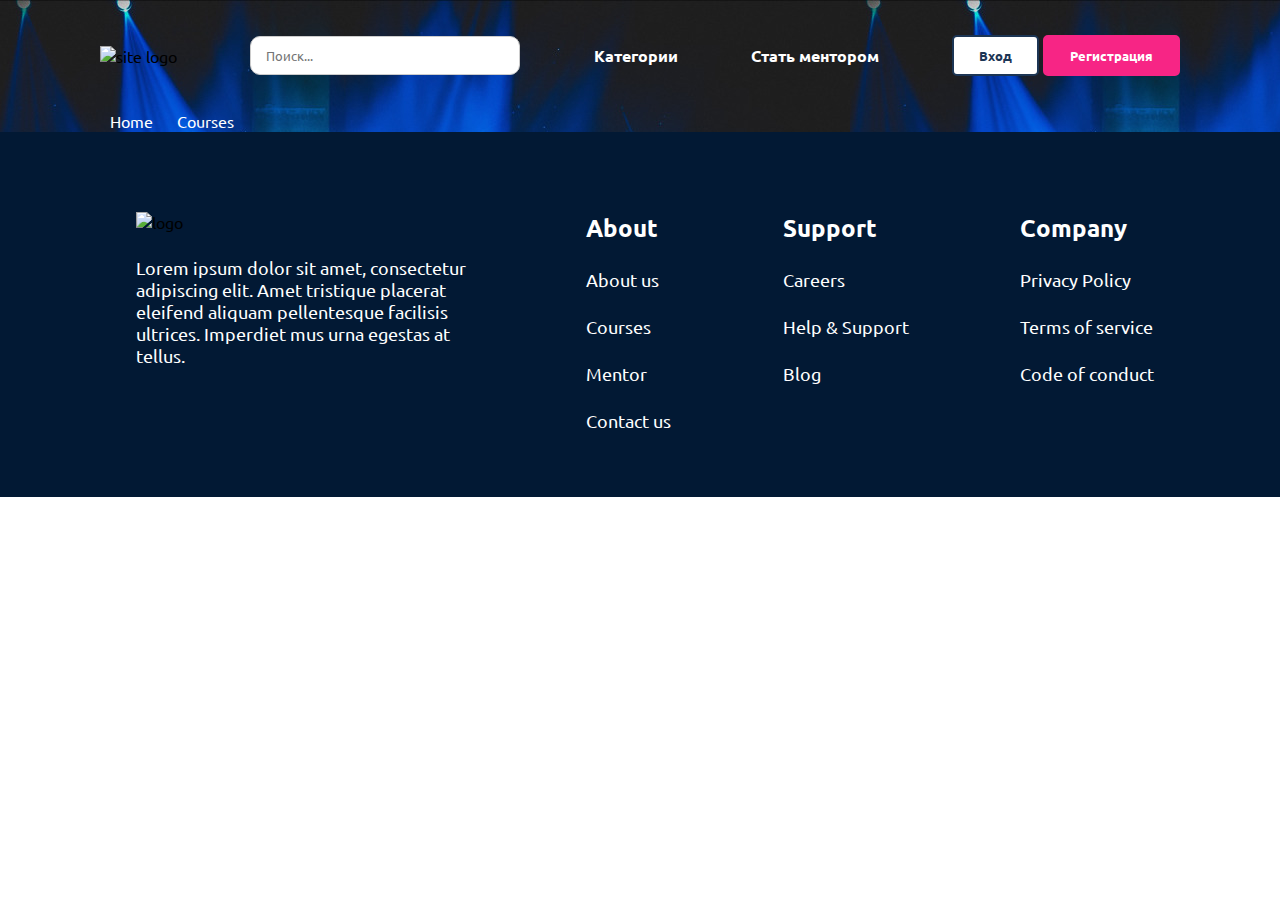
==== course_detail.html @ 9976690e "course-detail-start" ====
<!doctype html>
<html lang="en">
<head>
  <meta charset="UTF-8">
  <meta name="viewport"
        content="width=device-width, user-scalable=no, initial-scale=1.0, maximum-scale=1.0, minimum-scale=1.0">
  <meta http-equiv="X-UA-Compatible" content="ie=edge">
  <title>Страница курса</title>
  <link rel="stylesheet" href="css/base.css">
  <link rel="stylesheet" href="css/course_detail.css">
  <link rel="stylesheet" href="https://cdnjs.cloudflare.com/ajax/libs/font-awesome/6.4.0/css/all.min.css"
        integrity="sha512-iecdLmaskl7CVkqkXNQ/ZH/XLlvWZOJyj7Yy7tcenmpD1ypASozpmT/E0iPtmFIB46ZmdtAc9eNBvH0H/ZpiBw=="
        crossorigin="anonymous" referrerpolicy="no-referrer" />
  <link rel="preconnect" href="https://fonts.googleapis.com">
  <link rel="preconnect" href="https://fonts.gstatic.com" crossorigin>
  <link href="https://fonts.googleapis.com/css2?family=Ubuntu:wght@400;500;700&display=swap" rel="stylesheet">
  <link
        rel="stylesheet"
        href="https://cdn.jsdelivr.net/npm/swiper@10/swiper-bundle.min.css"
  />
</head>
<body>
<header style="background-image: url('img/detail-banner.jpg'); width: 100%; height: 100%">
  <div class="header">
    <div>
      <img src="img/Logo-white.svg" alt="site logo">
    </div>
    <div class="search-block">
      <input class="search" type="search" placeholder="Поиск...">
      <i class="fa fa-magnifying-glass"></i>
    </div>
    <p>Категории</p>
    <p>Стать ментором</p>
    <div class="auth">
      <button class="login">Вход</button>
      <button class="signup">Регистрация</button>
    </div>
  </div>
  <div class="course-info main">
    <div class="sitemap">
      <span>Home</span>
      <span class="next"><i class="fa-solid fa-chevron-right"></i></span>
      <span class="sitemap-active">Courses</span>
    </div>
  </div>
</header>
<main class="main">
  <div class="course-info"></div>
</main>
<footer>
  <div class="footer-links">
    <div class="column">
      <img src="img/Logo-white.svg" alt="logo">
      <a>Lorem ipsum dolor sit amet, consectetur adipiscing elit. Amet tristique placerat eleifend aliquam pellentesque
        facilisis ultrices. Imperdiet mus urna egestas at tellus.
      </a>
    </div>
    <div class="column">
      <a>About</a>
      <a>About us</a>
      <a>Courses</a>
      <a>Mentor</a>
      <a>Contact us</a>
    </div>
    <div class="column">
      <a>Support</a>
      <a>Careers</a>
      <a>Help & Support</a>
      <a>Blog</a>
    </div>
    <div class="column">
      <a>Company</a>
      <a>Privacy Policy</a>
      <a>Terms of service</a>
      <a>Code of conduct</a>
    </div>
  </div>
</footer>
<script src="https://cdn.jsdelivr.net/npm/swiper@10/swiper-bundle.min.js"></script>
<script>
    const swiper = new Swiper('.swiper', {
        // Optional parameters
        direction: 'horizontal',
        slidesPerView: 4,
        spaceBetween: 20,

        // Navigation arrows
        navigation: {
            nextEl: '.swiper-button-next',
            prevEl: '.swiper-button-prev',
        },
    });
</script>
<script src="js/dropdown.js"></script>
</body>
</html>
---- css/base.css ----
* {
    margin: 0;
    padding: 0;
    font-family: 'Ubuntu', sans-serif;
    text-decoration: none;
    list-style: none;
    box-sizing: border-box;
    text-rendering: optimizeSpeed;
    scroll-behavior: smooth;
    outline: none;
}

.header {
    padding: 35px 100px;
    display: flex;
    align-items: center;
    justify-content: space-between;
}

.header p {
    color: #1C3554;
    font-weight: bold;
}

input[type="search"] {
    padding: 10px 15px;
}

button,
.button {
    border: none;
    padding: 10px 15px;
    border-radius: 5px;
}

.smooth-scale:hover {
    transform: scale(1.05);
    transition: all .5s ease;
    box-shadow: rgba(17, 12, 46, 0.15) 0 48px 100px 0;
}

.search-block {
    width: 25%;
    position: relative;
}


.search-block i {
    position: absolute;
    top: 10px;
    right: 20px;
}


input.search {
    width: 100%;
    border: 1px solid #CCCCCC;
    border-radius: 10px;
}

.login,
.signup {
    padding: 10px 25px;
    border-radius: 5px;
    font-weight: bold;
}

.login {
    border: 2px solid #1C3554;
    background-color: white;
    color: #1C3554;
}

.login:hover {
    background-color: #1C3554;
    color: white;
}

.signup {
    border: 2px solid #F72585;
    background-color: #F72585;
    color: white;
}

.signup:hover {
    background-color: white;
    color: #F72585;
}

.main {
    padding: 0 100px;
}

.main section {
    margin-bottom: 150px;
}

.courses {
    display: flex;
    flex-direction: row;
    align-items: center;
    flex-wrap: wrap;
}

.course-card {
    width: 23%;
    padding: 15px;
    border-radius: 10px;
    border: 1px solid #1F1E204F;
    margin-bottom: 25px;
    margin-right: 30px;
    word-break: break-all;
}

.card-preview {
    margin-bottom: 30px;
    position: relative;
}

.course-card .card-preview img {
    width: 100%;
}

.course-card .card-preview .button {
    text-align: center;
    font-size: 18px;
    background-color: #4586D6;
    width: 40%;
    position: absolute;
    bottom: -15px;
    left: 30%;
    color: white;
}

.card-title {
    font-size: 25px;
    color: #1C3554;
    font-weight: bold;
}

.card-title p,
.stars {
    margin-bottom: 20px;
}

.card-title p:not(:first-child) {
    font-size: 16px;
}

.course-author {
    color: #F72585;
}

.stars i {
    color: #FAA307;
}

.stars span,
.price-inactive,
.durations span,
.languages span {
    color: #808080;
}

.course-price {
    font-size: 30px !important;
}

.price-inactive {
    position: relative;
    font-weight: normal;
}

.price-inactive:before {
    content: "";
    border-bottom: 2px solid #808080;
    position: absolute;
    top: 0;
    left: 0;
    width: 100%;
    height: 50%;
}

.categories {
    display: flex;
    align-items: center;
    flex-wrap: wrap;
}

.category-card {
    width: 23%;
    position: relative;
    margin-bottom: 50px;
    margin-right: 30px;
}

.category-card img {
    width: 100%;
}

.category-card .category-name {
    color: white;
    font-size: 24px;
    position: absolute;
    margin-left: auto;
    margin-right: auto;
    left: 0;
    right: 0;
    bottom: 10%;
    text-align: center;
}

footer {
    background-color: #021934;
    padding: 80px 70px 40px 80px;
}

.footer-links {
    display: flex;
    justify-content: space-around;
}

.footer-links .column {
    display: flex;
    flex-direction: column;
}

.footer-links .column:first-child {
    width: 30%;
}

.footer-links .column a:first-child {
    font-size: 24px;
    font-weight: bold;
}

.footer-links .column a {
    font-size: 18px;
}

.footer-links .column a {
    color: white;
}

.footer-links .column img {
    width: 30%;
}

.footer-links .column img,
.footer-links .column a {
    margin-bottom: 25px;
}

.filter-header {
    display: flex;
    justify-content: space-between;
    align-items: center;
    padding: 30px 0;
    border-top: 1px solid #AAAAAA;
}

.rating-stars-category {
    display: flex;
    justify-content: space-between;
    align-items: center;
}

.courses .all-courses-filter {
    width: 15%;
    border-right: 1px solid #AAAAAA;
    padding: 20px;
}

.filter-body {
    padding: 20px 0;
}

.filter-body.active {
    animation: slideDown .5s ease-in-out forwards;
}

.filter-category {
    display: flex;
    justify-content: space-between;
    align-items: center;
    margin-bottom: 10px;
}

.filter-category .stars {
    margin-bottom: 0;
}

.filter-category input {
    width: 20px;
    height: 20px;
}

.stars > a,
.durations > a,
.languages > a{
    color: #1C3554;
}

.active {
    display: block !important;
}

@keyframes slideDown {
    0% {
        opacity: 0;
        transform: translateY(-60px)
    }

    100% {
        opacity: 1;
        transform: translateY(0)
    }
}

.category-btn-active {
    background-color: #F72585;
    color: white !important;
}

.more-courses {
    width: 300px;
    text-align: center;
    padding: 20px 90px;
    border-radius: 10px;
    margin: 0 auto;
    font-weight: bold;
}
---- css/course_detail.css ----
.header p,
.sitemap span {
    color: white;
}

.sitemap span {
    margin-left: 10px;
}
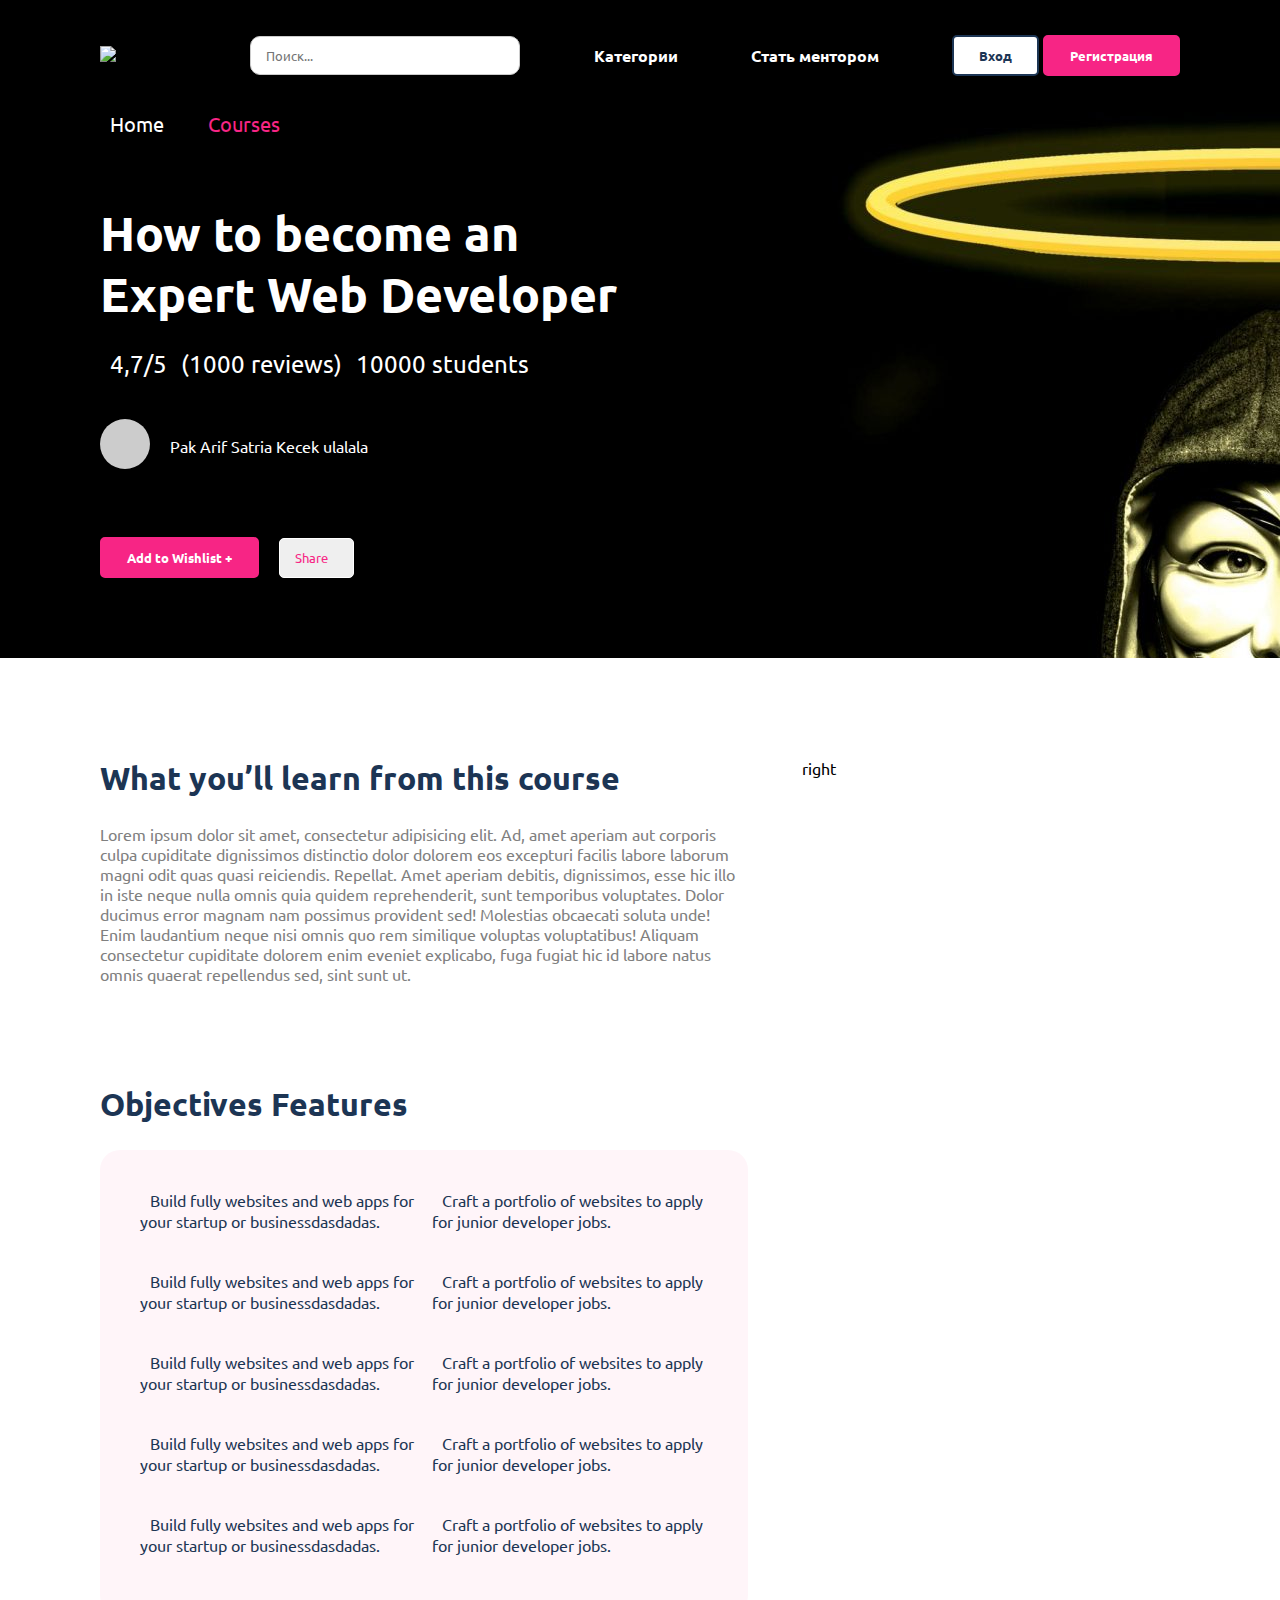
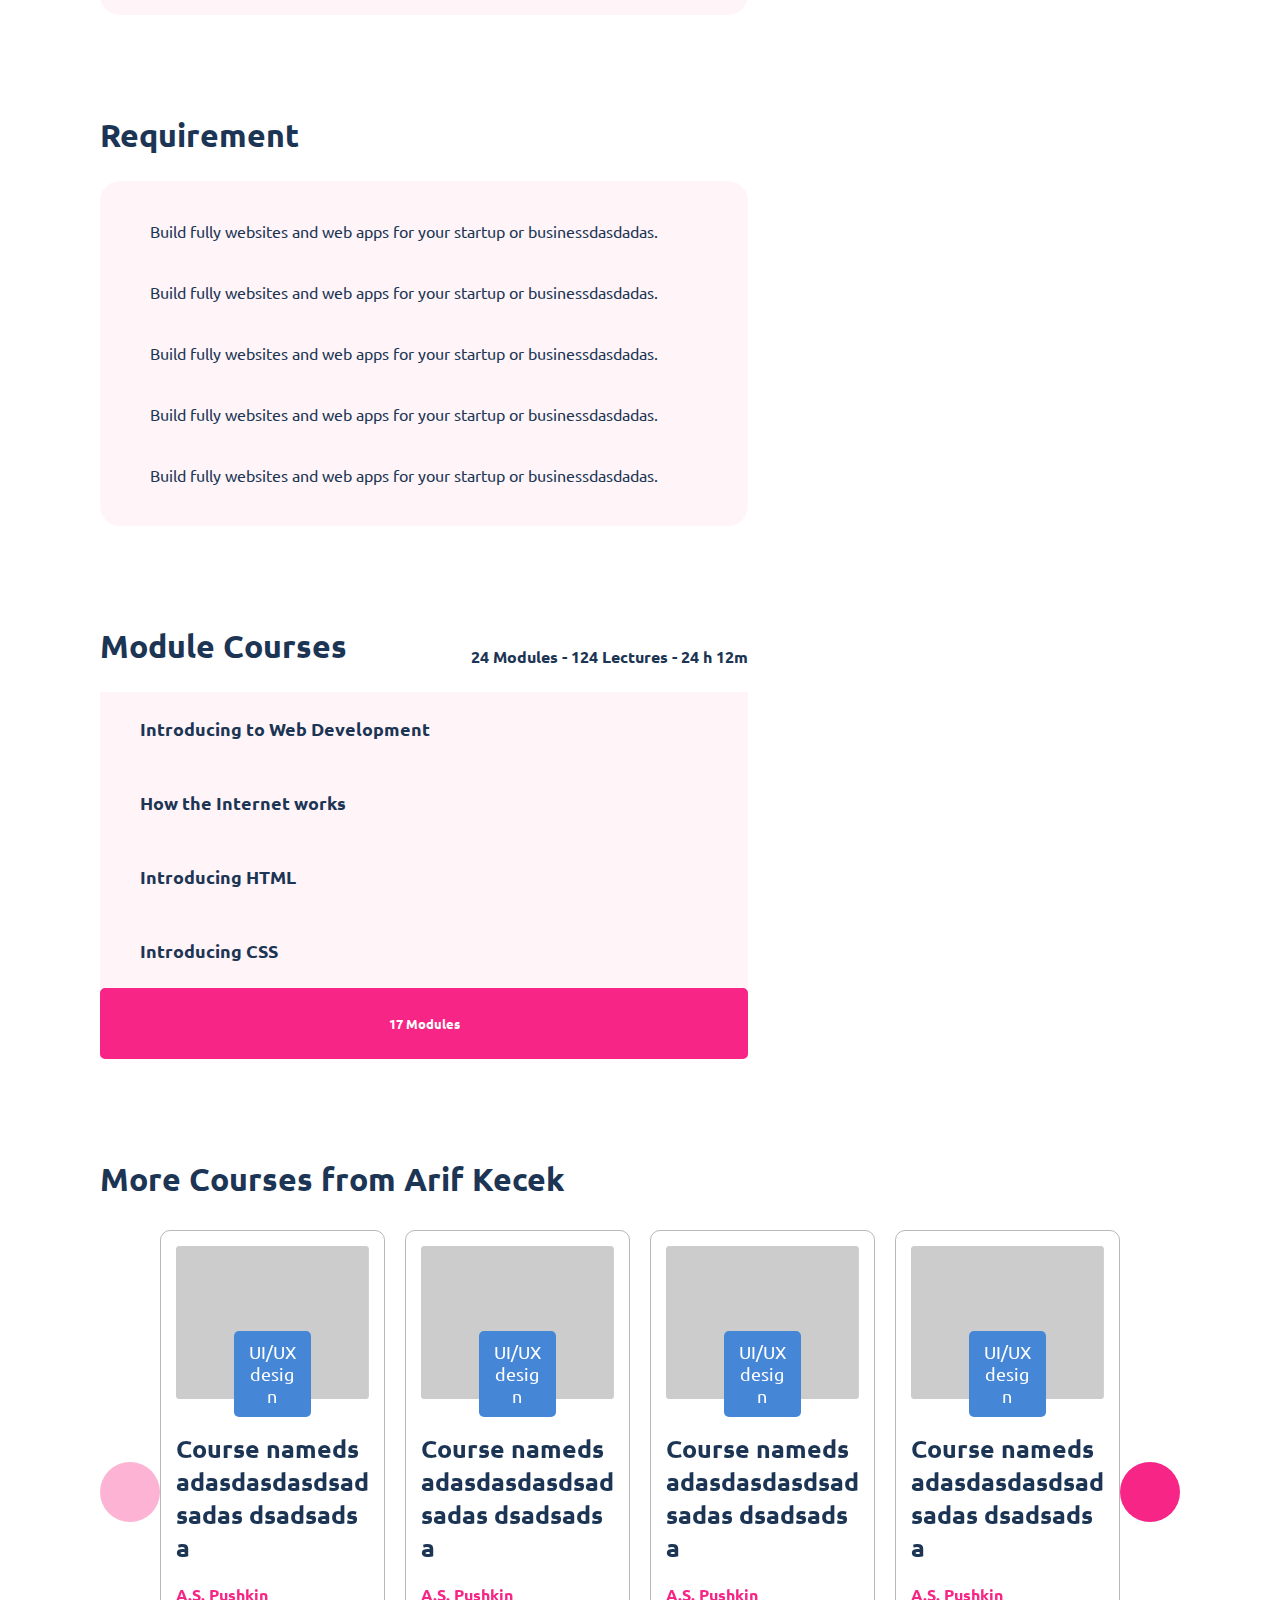
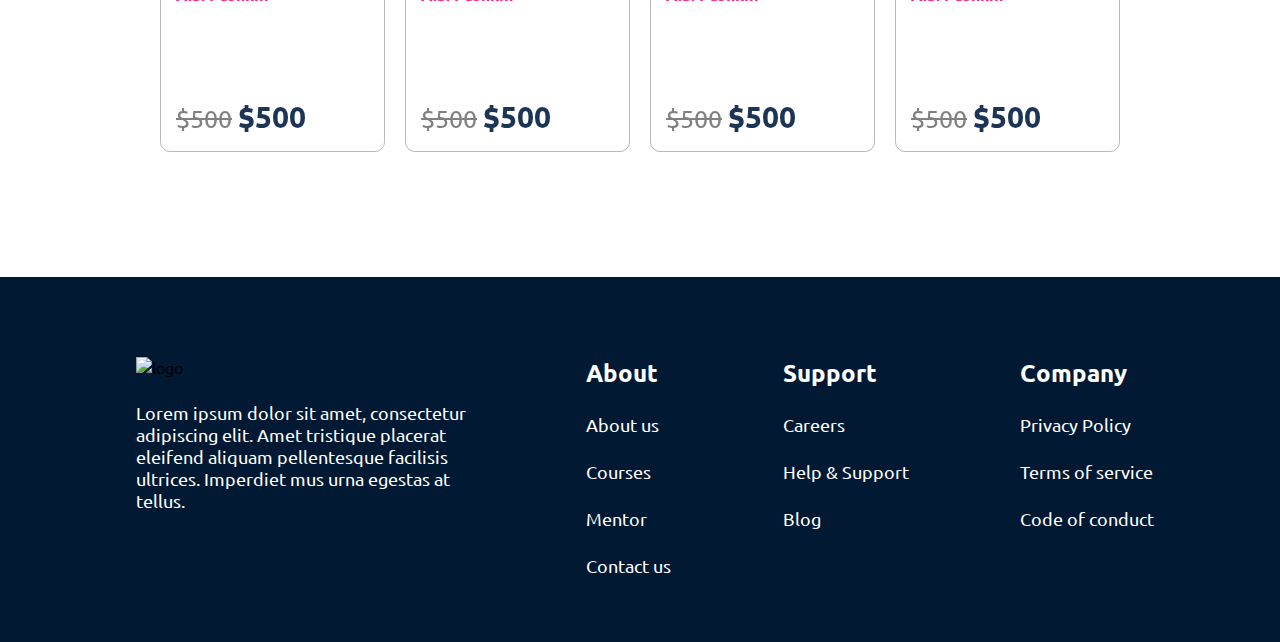
==== commit f6b14729: "feature/course-detail-half-tmp" ====
--- a/course_detail.html
+++ b/course_detail.html
@@ -20,7 +20,7 @@
   />
 </head>
 <body>
-<header style="background-image: url('img/detail-banner.jpg'); width: 100%; height: 100%">
+<header style="background-image: url('img/detail-banner.png'); width: 100%; height: 100%; background-repeat: no-repeat">
   <div class="header">
     <div>
       <img src="img/Logo-white.svg" alt="site logo">
@@ -42,10 +42,358 @@
       <span class="next"><i class="fa-solid fa-chevron-right"></i></span>
       <span class="sitemap-active">Courses</span>
     </div>
+    <div class="course-info-header">
+      <h1>How to become an Expert Web Developer</h1>
+      <div class="stars">
+        <i class="fa-solid fa-star"></i>
+        <i class="fa-solid fa-star"></i>
+        <i class="fa-solid fa-star"></i>
+        <i class="fa-solid fa-star"></i>
+        <i class="fa-solid fa-star"></i>
+        <span class="course-grade">4,7/5</span>
+        <span class="course-reviews-count">(1000 reviews)</span>
+        <span class="course-students"> 10000 students</span>
+      </div>
+      <div class="user-account">
+        <div class="avatar">
+          <img src="img/default_photo_bg.png" alt="user avatar">
+        </div>
+        <p>Pak Arif Satria Kecek ulalala</p>
+      </div>
+      <div class="buttons">
+        <form action="#!" method="post">
+          <button class="button signup">Add to Wishlist +</button>
+        </form>
+        <button class="button share">Share <i class="fa-solid fa-share-nodes"></i></button>
+      </div>
+    </div>
   </div>
 </header>
 <main class="main">
-  <div class="course-info"></div>
+  <div class="course-detail">
+    <div class="left-side">
+      <h2>What you’ll learn from this course</h2>
+      <p class="course-title">
+        <span>
+          Lorem ipsum dolor sit amet, consectetur adipisicing elit. Ad, amet aperiam aut corporis culpa cupiditate
+          dignissimos distinctio dolor dolorem eos excepturi facilis labore laborum magni odit quas quasi reiciendis.
+          Repellat.
+        </span>
+        <span>
+          Amet aperiam debitis, dignissimos, esse hic illo in iste neque nulla omnis quia quidem reprehenderit,
+          sunt temporibus voluptates. Dolor ducimus error magnam nam possimus provident sed! Molestias obcaecati
+          soluta unde!
+        </span>
+        <span>
+          Enim laudantium neque nisi omnis quo rem similique voluptas voluptatibus! Aliquam consectetur cupiditate
+          dolorem enim eveniet explicabo, fuga fugiat hic id labore natus omnis quaerat repellendus sed, sint sunt ut.
+        </span>
+      </p>
+      <h2>Objectives Features</h2>
+      <ul class="features feature-container">
+        <li><i class="fa-solid fa-check"></i> <span>Build fully websites and web apps for your startup or businessdasdadas.</span></li>
+        <li><i class="fa-solid fa-check"></i> <span>Build fully websites and web apps for your startup or businessdasdadas.</span></li>
+        <li><i class="fa-solid fa-check"></i> <span>Build fully websites and web apps for your startup or businessdasdadas.</span></li>
+        <li><i class="fa-solid fa-check"></i> <span>Build fully websites and web apps for your startup or businessdasdadas.</span></li>
+        <li><i class="fa-solid fa-check"></i> <span>Build fully websites and web apps for your startup or businessdasdadas.</span></li>
+        <li><i class="fa-solid fa-check"></i> <span>Craft a portfolio of websites to apply for junior developer jobs.</span></li>
+        <li><i class="fa-solid fa-check"></i> <span>Craft a portfolio of websites to apply for junior developer jobs.</span></li>
+        <li><i class="fa-solid fa-check"></i> <span>Craft a portfolio of websites to apply for junior developer jobs.</span></li>
+        <li><i class="fa-solid fa-check"></i> <span>Craft a portfolio of websites to apply for junior developer jobs.</span></li>
+        <li><i class="fa-solid fa-check"></i> <span>Craft a portfolio of websites to apply for junior developer jobs.</span></li>
+      </ul>
+      <h2>Requirement</h2>
+      <ul class="feature-container">
+        <li><i class="fa-solid fa-check"></i> <span>Build fully websites and web apps for your startup or businessdasdadas.</span></li>
+        <li><i class="fa-solid fa-check"></i> <span>Build fully websites and web apps for your startup or businessdasdadas.</span></li>
+        <li><i class="fa-solid fa-check"></i> <span>Build fully websites and web apps for your startup or businessdasdadas.</span></li>
+        <li><i class="fa-solid fa-check"></i> <span>Build fully websites and web apps for your startup or businessdasdadas.</span></li>
+        <li><i class="fa-solid fa-check"></i> <span>Build fully websites and web apps for your startup or businessdasdadas.</span></li>
+      </ul>
+      <h2 class="videos-header"><span>Module Courses </span><span>24 Modules - 124 Lectures - 24 h 12m</span></h2>
+      <div class="course-videos">
+        <div class="module-1 module">
+          <div class="module-header">
+            <p>Introducing to Web Development</p>
+            <p><i class="fa-solid fa-chevron-up arrow-up"></i></p>
+            <p class="active"><i class="fa-solid fa-chevron-down arrow-down"></i></p>
+          </div>
+          <div class="module-body">
+            <div class="module-video">
+              <i class="fa-solid fa-video"></i>
+              <p class="module-title">Welcome</p>
+              <p class="module-duration">1:24</p>
+            </div>
+            <div class="module-material">
+              <i class="fa-solid fa-book"></i>
+              <p class="module-title">Welcome</p>
+            </div>
+            <div class="module-material">
+              <i class="fa-solid fa-book"></i>
+              <p class="module-title">dasdas</p>
+            </div>
+            <div class="module-material">
+              <i class="fa-solid fa-book"></i>
+              <p class="module-title">dasdasd</p>
+            </div>
+            <div class="module-video">
+              <i class="fa-solid fa-video"></i>
+              <p class="module-title">Welcome</p>
+              <p class="module-duration">1:24</p>
+            </div>
+            <div class="module-video">
+              <i class="fa-solid fa-video"></i>
+              <p class="module-title">Welcome</p>
+              <p class="module-duration">1:24</p>
+            </div>
+          </div>
+        </div>
+        <div class="module-2 module">
+          <div class="module-header">
+            <p>How the Internet works</p>
+            <p><i class="fa-solid fa-chevron-up arrow-up"></i></p>
+            <p class="active"><i class="fa-solid fa-chevron-down arrow-down"></i></p>
+          </div>
+          <div class="module-body">
+            <div class="module-video">
+              <i class="fa-solid fa-video"></i>
+              <p class="module-title">Welcome</p>
+              <p class="module-duration">1:24</p>
+            </div>
+            <div class="module-video">
+              <i class="fa-solid fa-video"></i>
+              <p class="module-title">Welcome</p>
+              <p class="module-duration">1:24</p>
+            </div>
+            <div class="module-video">
+              <i class="fa-solid fa-video"></i>
+              <p class="module-title">Welcome</p>
+              <p class="module-duration">1:24</p>
+            </div>
+          </div>
+        </div>
+        <div class="module-3 module">
+          <div class="module-header">
+            <p>Introducing HTML</p>
+            <p><i class="fa-solid fa-chevron-up arrow-up"></i></p>
+            <p class="active"><i class="fa-solid fa-chevron-down arrow-down"></i></p>
+          </div>
+          <div class="module-body">
+            <div class="module-video">
+              <i class="fa-solid fa-video"></i>
+              <p class="module-title">Welcome</p>
+              <p class="module-duration">1:24</p>
+            </div>
+            <div class="module-material">
+              <i class="fa-solid fa-book"></i>
+              <p class="module-title">Welcome</p>
+            </div>
+            <div class="module-material">
+              <i class="fa-solid fa-book"></i>
+              <p class="module-title">dasdas</p>
+            </div>
+            <div class="module-material">
+              <i class="fa-solid fa-book"></i>
+              <p class="module-title">dasdasd</p>
+            </div>
+            <div class="module-video">
+              <i class="fa-solid fa-video"></i>
+              <p class="module-title">Welcome</p>
+              <p class="module-duration">1:24</p>
+            </div>
+            <div class="module-video">
+              <i class="fa-solid fa-video"></i>
+              <p class="module-title">Welcome</p>
+              <p class="module-duration">1:24</p>
+            </div>
+          </div>
+        </div>
+        <div class="module-4 module">
+          <div class="module-header">
+            <p>Introducing CSS</p>
+            <p><i class="fa-solid fa-chevron-up arrow-up"></i></p>
+            <p class="active"><i class="fa-solid fa-chevron-down arrow-down"></i></p>
+          </div>
+          <div class="module-body">
+            <div class="module-video">
+              <i class="fa-solid fa-video"></i>
+              <p class="module-title">Welcome</p>
+              <p class="module-duration">1:24</p>
+            </div>
+            <div class="module-material">
+              <i class="fa-solid fa-book"></i>
+              <p class="module-title">Welcome</p>
+            </div>
+            <div class="module-material">
+              <i class="fa-solid fa-book"></i>
+              <p class="module-title">dasdas</p>
+            </div>
+            <div class="module-material">
+              <i class="fa-solid fa-book"></i>
+              <p class="module-title">dasdasd</p>
+            </div>
+            <div class="module-video">
+              <i class="fa-solid fa-video"></i>
+              <p class="module-title">Welcome</p>
+              <p class="module-duration">1:24</p>
+            </div>
+            <div class="module-video">
+              <i class="fa-solid fa-video"></i>
+              <p class="module-title">Welcome</p>
+              <p class="module-duration">1:24</p>
+            </div>
+          </div>
+        </div>
+        <button class="button signup">17 Modules</button>
+      </div>
+    </div>
+    <div class="right-side">
+      <p>right</p>
+    </div>
+  </div>
+  <div class="courses-list author-courses">
+    <h2>More Courses from Arif Kecek</h2>
+    <div class="courses-swiper">
+      <div class="swiper-button-prev"></div>
+      <div class="swiper">
+        <div class="swiper-wrapper">
+          <div class="swiper-slide">
+            <div class="course-card smooth-scale">
+              <div class="card-preview">
+                <img src="img/default_photo_bg.png" alt="">
+                <p class="button">UI/UX design</p>
+              </div>
+              <div class="card-title">
+                <p class="course-name">Course namedsadasdasdasdsadsadas dsadsadsa</p>
+                <p class="course-author">A.S. Pushkin</p>
+                <div class="stars">
+                  <i class="fa-solid fa-star"></i>
+                  <i class="fa-solid fa-star"></i>
+                  <i class="fa-solid fa-star"></i>
+                  <i class="fa-solid fa-star"></i>
+                  <i class="fa-solid fa-star"></i>
+                  <span>(2000)</span>
+                </div>
+                <span class="price-inactive">$500</span>
+                <span class="course-price">$500</span>
+              </div>
+            </div>
+          </div>
+          <div class="swiper-slide">
+            <div class="course-card smooth-scale">
+              <div class="card-preview">
+                <img src="img/default_photo_bg.png" alt="">
+                <p class="button">UI/UX design</p>
+              </div>
+              <div class="card-title">
+                <p class="course-name">Course namedsadasdasdasdsadsadas dsadsadsa</p>
+                <p class="course-author">A.S. Pushkin</p>
+                <div class="stars">
+                  <i class="fa-solid fa-star"></i>
+                  <i class="fa-solid fa-star"></i>
+                  <i class="fa-solid fa-star"></i>
+                  <i class="fa-solid fa-star"></i>
+                  <i class="fa-solid fa-star"></i>
+                  <span>(2000)</span>
+                </div>
+                <span class="price-inactive">$500</span>
+                <span class="course-price">$500</span>
+              </div>
+            </div>
+          </div>
+          <div class="swiper-slide">
+            <div class="course-card smooth-scale">
+              <div class="card-preview">
+                <img src="img/default_photo_bg.png" alt="">
+                <p class="button">UI/UX design</p>
+              </div>
+              <div class="card-title">
+                <p class="course-name">Course namedsadasdasdasdsadsadas dsadsadsa</p>
+                <p class="course-author">A.S. Pushkin</p>
+                <div class="stars">
+                  <i class="fa-solid fa-star"></i>
+                  <i class="fa-solid fa-star"></i>
+                  <i class="fa-solid fa-star"></i>
+                  <i class="fa-solid fa-star"></i>
+                  <i class="fa-solid fa-star"></i>
+                  <span>(2000)</span>
+                </div>
+                <span class="price-inactive">$500</span>
+                <span class="course-price">$500</span>
+              </div>
+            </div>
+          </div>
+          <div class="swiper-slide">
+            <div class="course-card smooth-scale">
+              <div class="card-preview">
+                <img src="img/default_photo_bg.png" alt="">
+                <p class="button">UI/UX design</p>
+              </div>
+              <div class="card-title">
+                <p class="course-name">Course namedsadasdasdasdsadsadas dsadsadsa</p>
+                <p class="course-author">A.S. Pushkin</p>
+                <div class="stars">
+                  <i class="fa-solid fa-star"></i>
+                  <i class="fa-solid fa-star"></i>
+                  <i class="fa-solid fa-star"></i>
+                  <i class="fa-solid fa-star"></i>
+                  <i class="fa-solid fa-star"></i>
+                  <span>(2000)</span>
+                </div>
+                <span class="price-inactive">$500</span>
+                <span class="course-price">$500</span>
+              </div>
+            </div>
+          </div>
+          <div class="swiper-slide">
+            <div class="course-card smooth-scale">
+              <div class="card-preview">
+                <img src="img/default_photo_bg.png" alt="">
+                <p class="button">UI/UX design</p>
+              </div>
+              <div class="card-title">
+                <p class="course-name">Course namedsadasdasdasdsadsadas dsadsadsa</p>
+                <p class="course-author">A.S. Pushkin</p>
+                <div class="stars">
+                  <i class="fa-solid fa-star"></i>
+                  <i class="fa-solid fa-star"></i>
+                  <i class="fa-solid fa-star"></i>
+                  <i class="fa-solid fa-star"></i>
+                  <i class="fa-solid fa-star"></i>
+                  <span>(2000)</span>
+                </div>
+                <span class="price-inactive">$500</span>
+                <span class="course-price">$500</span>
+              </div>
+            </div>
+          </div>
+          <div class="swiper-slide">
+            <div class="course-card smooth-scale">
+              <div class="card-preview">
+                <img src="img/default_photo_bg.png" alt="">
+                <p class="button">UI/UX design</p>
+              </div>
+              <div class="card-title">
+                <p class="course-name">Course namedsadasdasdasdsadsadas dsadsadsa</p>
+                <p class="course-author">A.S. Pushkin</p>
+                <div class="stars">
+                  <i class="fa-solid fa-star"></i>
+                  <i class="fa-solid fa-star"></i>
+                  <i class="fa-solid fa-star"></i>
+                  <i class="fa-solid fa-star"></i>
+                  <i class="fa-solid fa-star"></i>
+                  <span>(2000)</span>
+                </div>
+                <span class="price-inactive">$500</span>
+                <span class="course-price">$500</span>
+              </div>
+            </div>
+          </div>
+        </div>
+      </div>
+      <div class="swiper-button-next"></div>
+    </div>
+  </div>
 </main>
 <footer>
   <div class="footer-links">
@@ -92,5 +440,9 @@
     });
 </script>
 <script src="js/dropdown.js"></script>
+<script>
+  let modules = document.querySelectorAll('.course-videos .module > .module-header')
+  dropdown(modules, 'module-body')
+</script>
 </body>
-</html>+</html>
--- a/css/base.css
+++ b/css/base.css
@@ -22,6 +22,22 @@
     font-weight: bold;
 }
 
+header .user-account {
+    display: flex;
+    align-items: center;
+    justify-content: space-between;
+}
+
+header .user-account p {
+    margin-left: 20px;
+}
+
+header .user-account .avatar img {
+    width: 50px;
+    height: 50px;
+    border-radius: 50%;
+}
+
 input[type="search"] {
     padding: 10px 15px;
 }
@@ -275,7 +291,8 @@
     padding: 20px 0;
 }
 
-.filter-body.active {
+.filter-body.active,
+.module-body.active {
     animation: slideDown .5s ease-in-out forwards;
 }
 
@@ -322,7 +339,8 @@
     color: white !important;
 }
 
-.more-courses {
+.more-courses,
+.read-more-btn {
     width: 300px;
     text-align: center;
     padding: 20px 90px;
@@ -330,3 +348,74 @@
     margin: 0 auto;
     font-weight: bold;
 }
+
+.sitemap span {
+    font-size: 20px;
+    font-weight: normal;
+}
+
+.sitemap span i {
+    font-size: 16px;
+    margin: 0 10px;
+    color: #1C3554;
+}
+
+.sitemap span,
+.trending-courses > h2 + p {
+    color: #808080;
+}
+
+.sitemap span.sitemap-active,
+.trending-courses h2,
+.left-side h2 {
+    color: #1C3554;
+}
+
+.left-side {
+    width: 60%;
+}
+
+.right-side {
+    width: 35%;
+}
+
+.courses-swiper {
+    display: flex;
+    align-items: center;
+    justify-content: space-between;
+}
+
+.courses-list h2 {
+    font-size: 32px;
+    margin-bottom: 30px;
+    color: #1C3554;
+}
+
+.swiper {
+    width: 95%;
+}
+
+.course-card {
+    width: 100%;
+}
+
+.swiper-button-next,
+.swiper-button-prev {
+    background-color: #F72585;
+    padding: 30px;
+    border-radius: 50%;
+    position: static !important;
+}
+
+.swiper-button-next:after,
+.swiper-button-prev:after {
+    color: white;
+}
+
+.swiper-button-next:after {
+    margin-left: 8px;
+}
+
+.swiper-button-prev:after {
+    margin-right: 8px;
+}
--- a/css/course_detail.css
+++ b/css/course_detail.css
@@ -1,8 +1,179 @@
 .header p,
-.sitemap span {
-    color: white;
+.sitemap span:not(.sitemap-active),
+.next i,
+.course-info-header h1,
+.stars span,
+.user-account p {
+    color: white !important;
 }
 
-.sitemap span {
+.sitemap span,
+.stars span,
+.share i {
     margin-left: 10px;
 }
+
+.sitemap-active {
+    color: #F72585 !important;
+}
+
+.sitemap,
+.user-account {
+    margin-bottom: 65px;
+}
+
+.course-info-header h1 {
+    font-size: 48px;
+    width: 50%;
+    margin-bottom: 25px;
+}
+
+.stars,
+.feature-container li:not(:last-child) {
+    margin-bottom: 40px;
+}
+
+.stars i,
+.stars span {
+    font-size: 24px;
+}
+
+.user-account {
+    justify-content: flex-start !important;
+}
+
+.buttons,
+.module-video {
+    display: flex;
+    align-items: center;
+}
+
+.buttons button:not(:first-child) {
+    margin-left: 20px;
+}
+
+.share {
+    color: #F72585;
+    border: 1px solid #fff;
+}
+
+.course-info-header {
+    padding-bottom: 80px;
+}
+
+main.main {
+    padding-top: 100px;
+    padding-bottom: 100px;
+}
+
+.course-detail {
+    display: flex;
+    align-items: flex-start;
+    justify-content: space-between;
+}
+
+.left-side h2 {
+    font-size: 32px;
+}
+
+.course-title span {
+    color: #808080;
+}
+
+.left-side h2,
+.module-video,
+.module-material {
+    margin-bottom: 25px;
+}
+
+.course-title,
+.features,
+.feature-container,
+.course-videos {
+    margin-bottom: 100px;
+}
+
+.features {
+    columns: 2;
+}
+
+.feature-container li i,
+.module-video i,
+.module-material i {
+    margin-right: 10px;
+    color: #F72585;
+}
+
+.feature-container li span {
+    color: #1C3554;
+}
+
+.feature-container {
+    background-color: #FFF5F9;
+    padding: 40px;
+    border-radius: 20px;
+}
+
+.videos-header {
+    display: flex;
+    align-items: flex-end;
+    justify-content: space-between;
+}
+
+.videos-header span:last-child {
+    font-size: 16px;
+}
+
+.module,
+.course-videos > .button {
+    width: 100%;
+}
+
+.module-header {
+    background-color: #FFF5F9;
+    padding: 25px 40px;
+    display: flex;
+    align-items: center;
+    justify-content: space-between;
+}
+
+.module-header p:first-child {
+    font-size: 18px;
+    font-weight: bold;
+    color: #1C3554;
+    display: block;
+}
+
+.module-body {
+    padding: 25px 40px;
+    border: 1px solid #E6E6E6;
+}
+
+.module-body,
+.module-header p {
+    display: none;
+}
+
+.module-video,
+.module-material {
+    display: flex;
+    align-items: center;
+    justify-content: space-between;
+    padding-bottom: 5px;
+    border-bottom: 1px solid #E6E6E6;
+}
+
+.module-body p {
+    color: #1C3554;
+    font-weight: bold;
+}
+
+.module-material .module-title {
+    flex: 1;
+    margin-left: 30px;
+}
+
+.course-videos > .button {
+    padding-top: 25px;
+    padding-bottom: 25px;
+}
